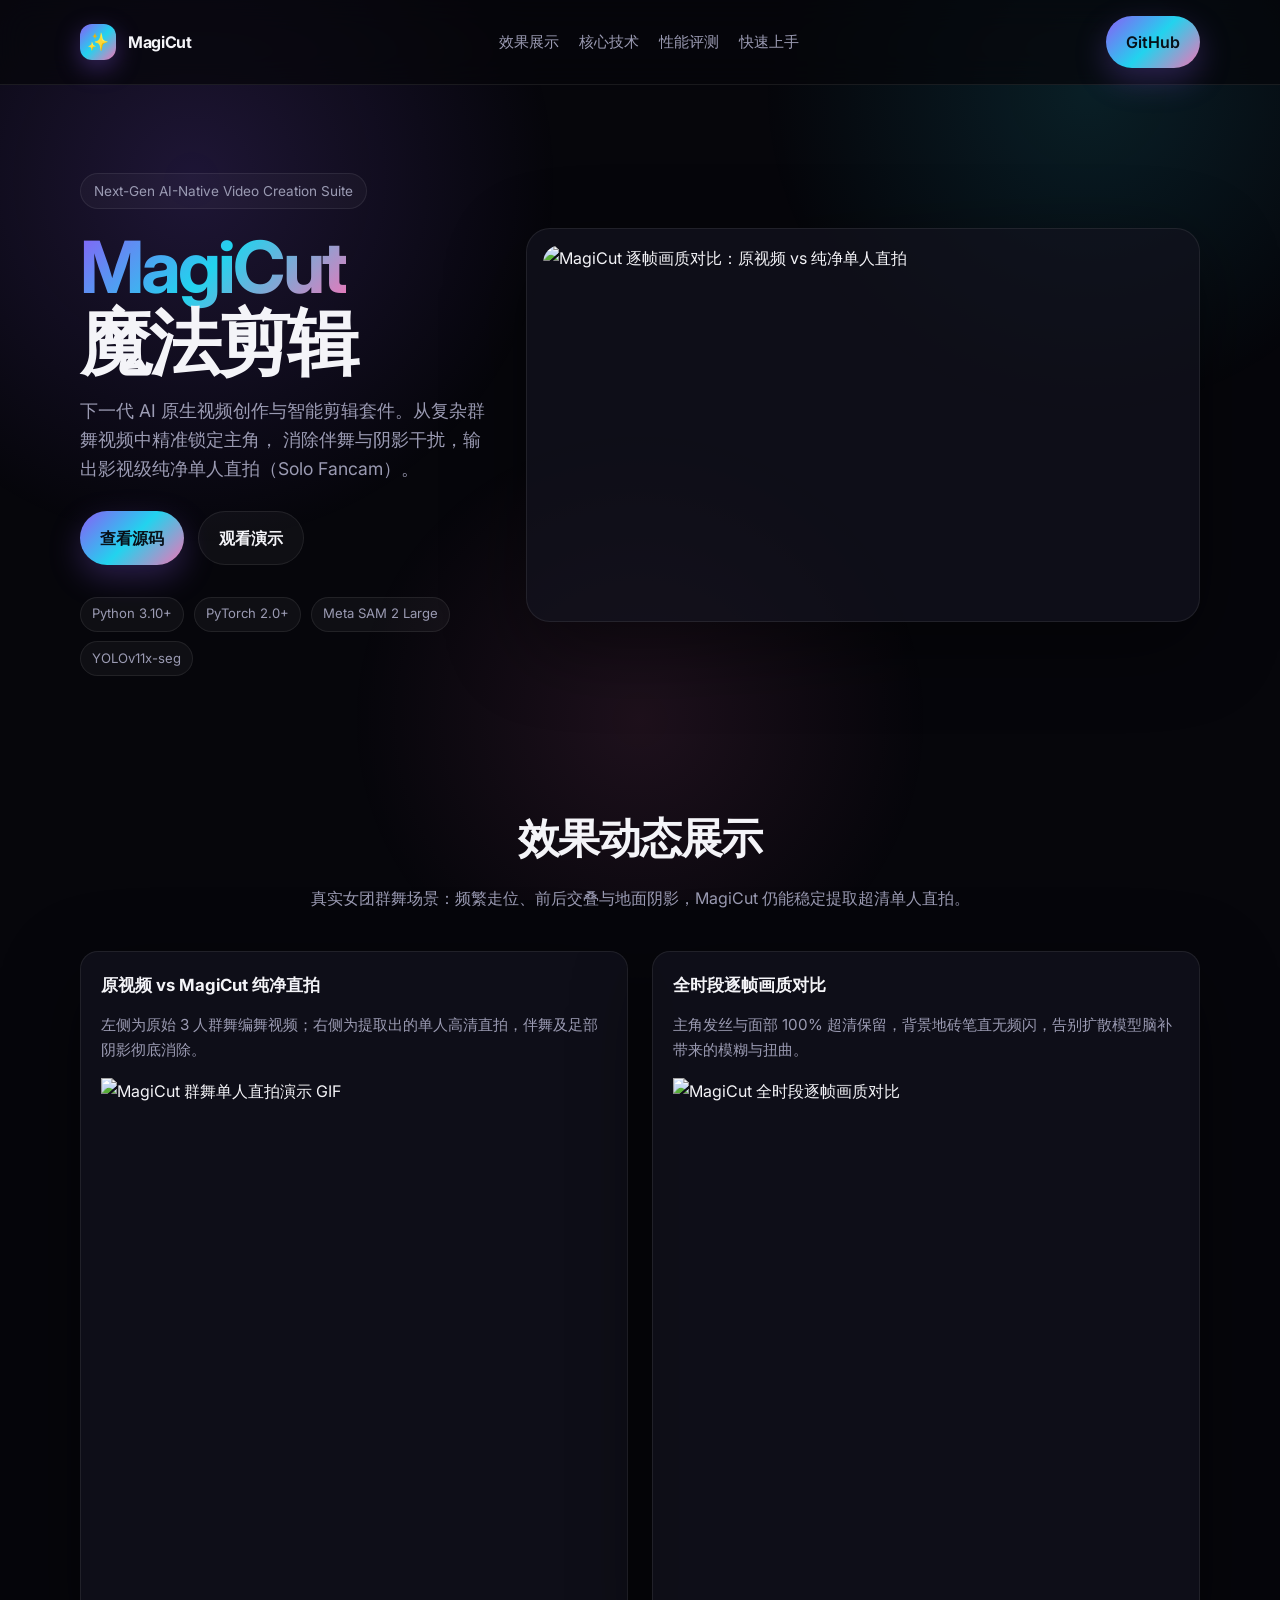
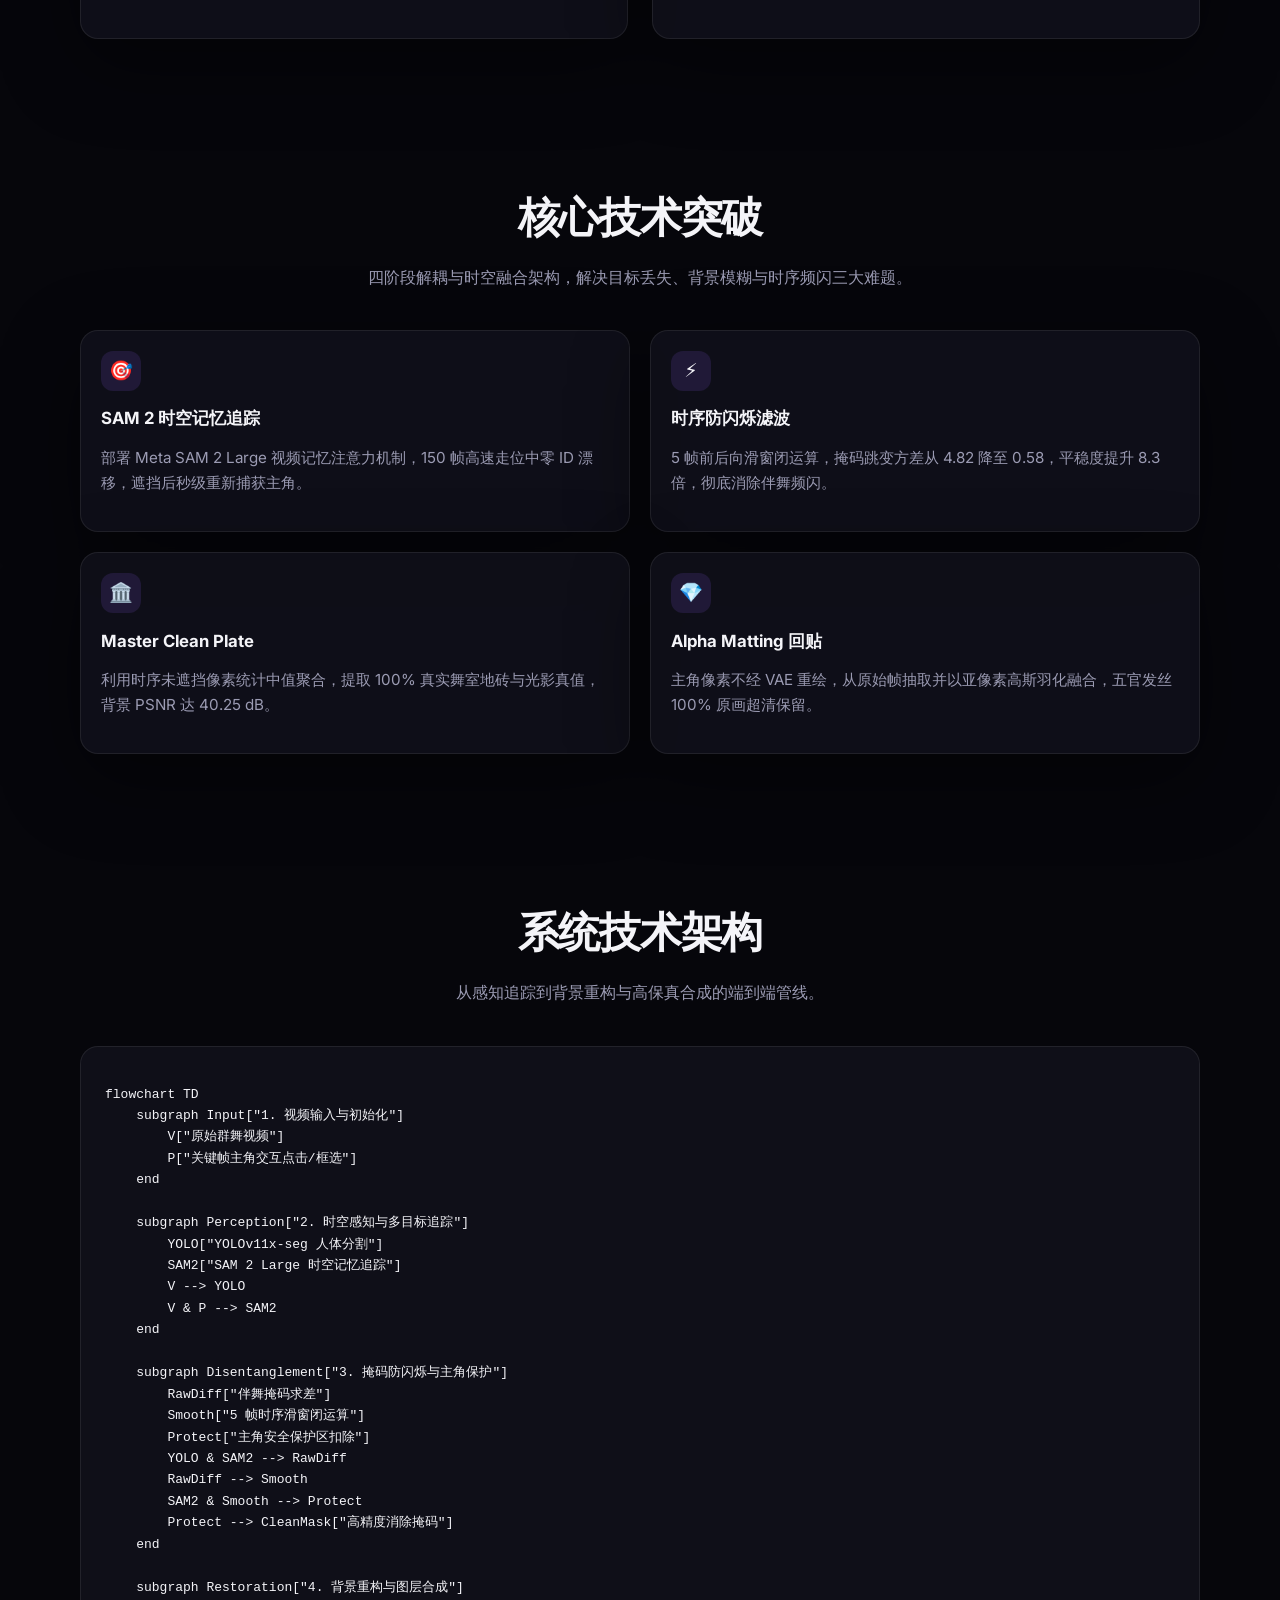
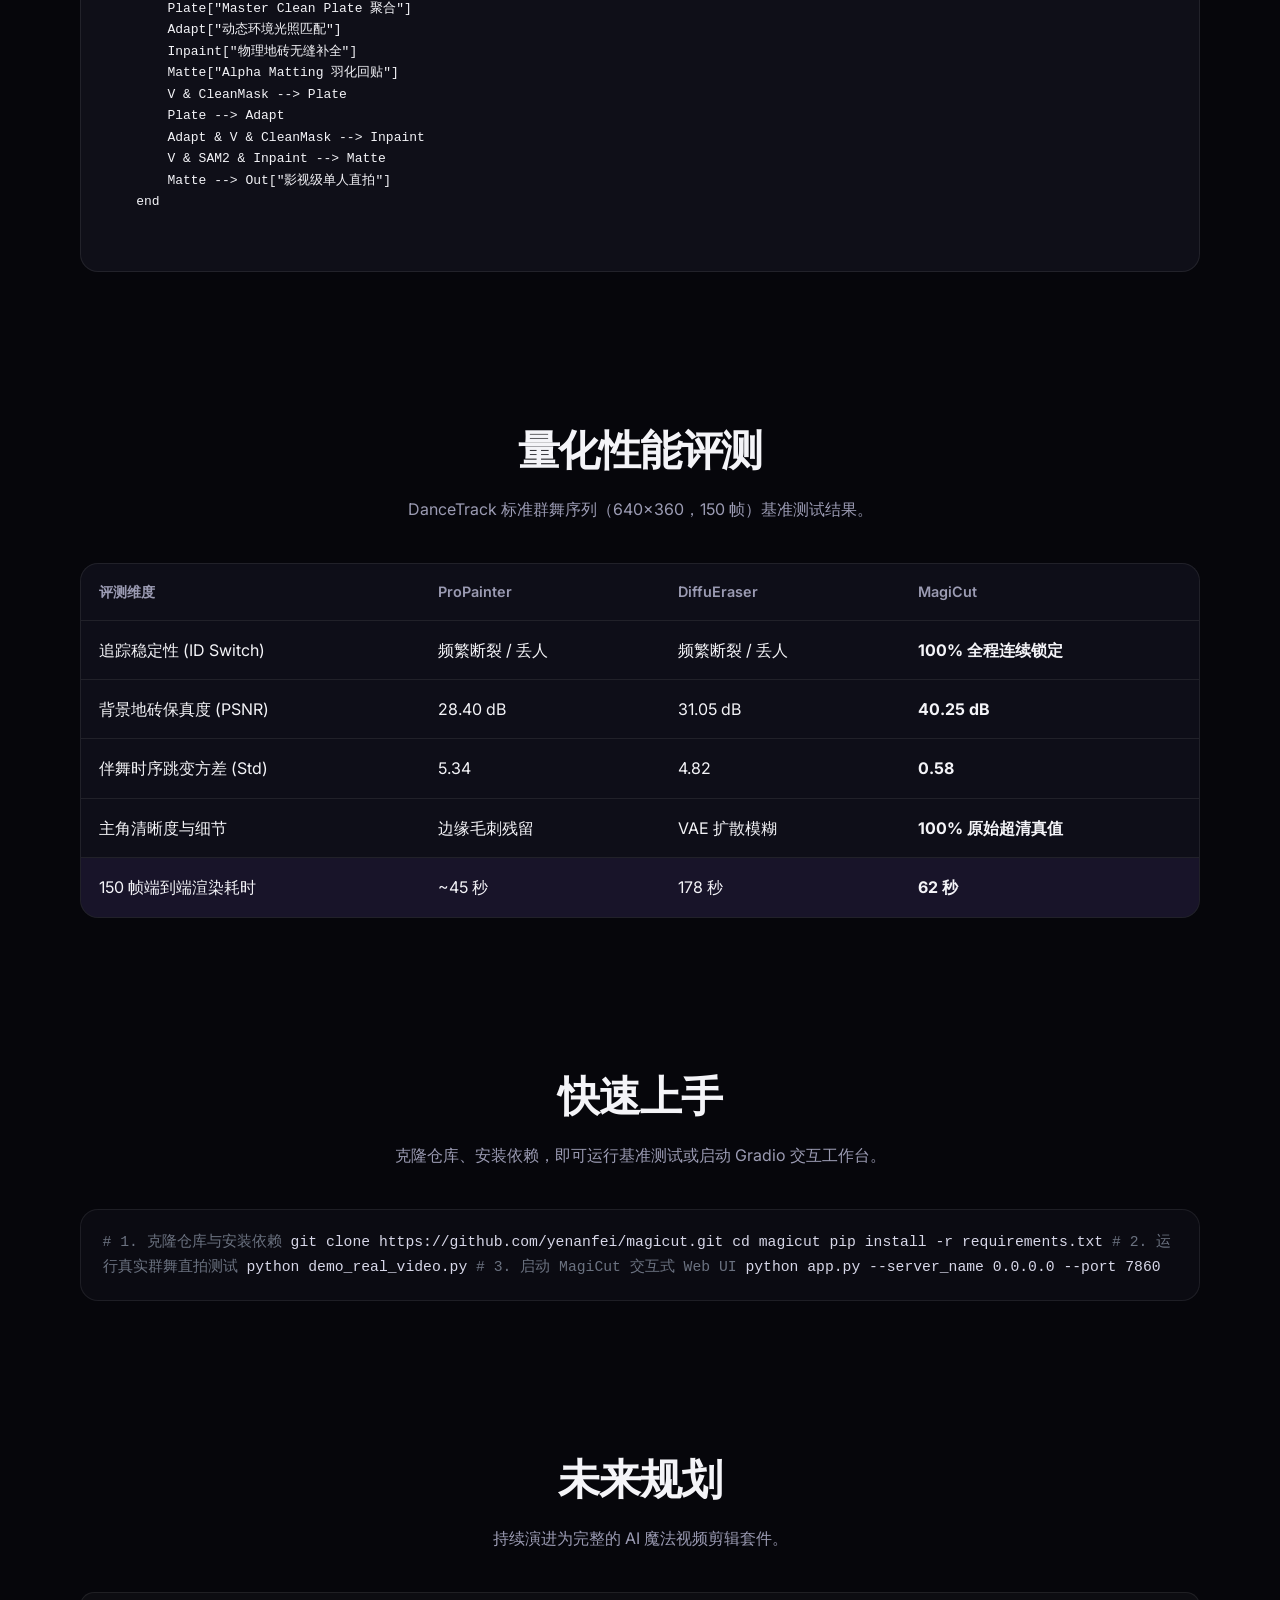
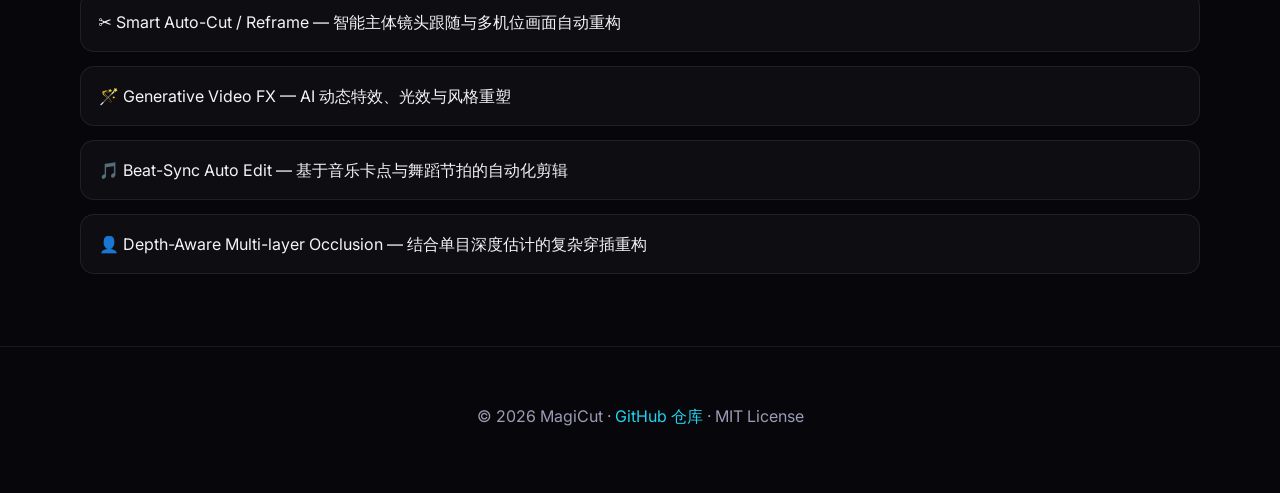
==== docs/index.html @ 95233bb0 "feat: add GitHub Pages project homepage with auto-deploy - Add polished landing page at docs/index.h" ====
<!DOCTYPE html>
<html lang="zh-CN">
<head>
  <meta charset="UTF-8">
  <meta name="viewport" content="width=device-width, initial-scale=1.0">
  <title>MagiCut · 魔法剪辑 — AI 群舞单人直拍提取</title>
  <meta name="description" content="MagiCut 是下一代 AI 原生视频创作与智能剪辑套件，从群舞视频中提取影视级纯净单人直拍。">
  <meta name="keywords" content="MagiCut, 魔法剪辑, AI video editing, SAM 2, solo fancam, video inpainting">
  <meta property="og:title" content="MagiCut · 魔法剪辑">
  <meta property="og:description" content="从群舞视频中提取影视级纯净单人直拍，SAM 2 时空追踪 + Master Clean Plate 背景重构。">
  <meta property="og:type" content="website">
  <meta property="og:url" content="https://yenanfei.github.io/magicut/">
  <meta property="og:image" content="https://yenanfei.github.io/magicut/assets/comparison_summary.jpg">
  <meta name="twitter:card" content="summary_large_image">
  <link rel="preconnect" href="https://fonts.googleapis.com">
  <link rel="preconnect" href="https://fonts.gstatic.com" crossorigin>
  <link href="https://fonts.googleapis.com/css2?family=Inter:wght@400;500;600;700;800&display=swap" rel="stylesheet">
  <link rel="stylesheet" href="css/style.css">
  <link rel="icon" href="data:image/svg+xml,<svg xmlns='http://www.w3.org/2000/svg' viewBox='0 0 100 100'><text y='.9em' font-size='90'>✨</text></svg>">
</head>
<body>
  <div class="bg-glow" aria-hidden="true"></div>

  <header class="nav">
    <div class="container nav-inner">
      <a class="brand" href="#top">
        <span class="brand-icon" aria-hidden="true">✨</span>
        <span>MagiCut</span>
      </a>
      <nav class="nav-links" aria-label="主导航">
        <a href="#demo">效果展示</a>
        <a href="#features">核心技术</a>
        <a href="#benchmark">性能评测</a>
        <a href="#start">快速上手</a>
      </nav>
      <a class="btn btn-primary" href="https://github.com/yenanfei/magicut" target="_blank" rel="noopener noreferrer">
        GitHub
      </a>
    </div>
  </header>

  <main id="top">
    <section class="hero">
      <div class="container hero-grid">
        <div class="reveal">
          <div class="eyebrow">Next-Gen AI-Native Video Creation Suite</div>
          <h1>
            <span class="gradient-text">MagiCut</span><br>
            魔法剪辑
          </h1>
          <p>
            下一代 AI 原生视频创作与智能剪辑套件。从复杂群舞视频中精准锁定主角，
            消除伴舞与阴影干扰，输出影视级纯净单人直拍（Solo Fancam）。
          </p>
          <div class="hero-actions">
            <a class="btn btn-primary" href="https://github.com/yenanfei/magicut" target="_blank" rel="noopener noreferrer">
              查看源码
            </a>
            <a class="btn btn-secondary" href="#demo">
              观看演示
            </a>
          </div>
          <div class="badges">
            <span class="badge">Python 3.10+</span>
            <span class="badge">PyTorch 2.0+</span>
            <span class="badge">Meta SAM 2 Large</span>
            <span class="badge">YOLOv11x-seg</span>
          </div>
        </div>
        <div class="hero-card reveal">
          <img src="assets/comparison_summary.jpg" alt="MagiCut 逐帧画质对比：原视频 vs 纯净单人直拍" width="640" height="360" loading="eager">
        </div>
      </div>
    </section>

    <section class="section" id="demo">
      <div class="container">
        <div class="section-header reveal">
          <h2>效果动态展示</h2>
          <p>真实女团群舞场景：频繁走位、前后交叠与地面阴影，MagiCut 仍能稳定提取超清单人直拍。</p>
        </div>
        <div class="demo-grid">
          <article class="demo-panel reveal">
            <h3>原视频 vs MagiCut 纯净直拍</h3>
            <p>左侧为原始 3 人群舞编舞视频；右侧为提取出的单人高清直拍，伴舞及足部阴影彻底消除。</p>
            <img src="assets/magicut_demo.gif" alt="MagiCut 群舞单人直拍演示 GIF" width="960" height="540" loading="lazy">
          </article>
          <article class="demo-panel reveal">
            <h3>全时段逐帧画质对比</h3>
            <p>主角发丝与面部 100% 超清保留，背景地砖笔直无频闪，告别扩散模型脑补带来的模糊与扭曲。</p>
            <img src="assets/comparison_summary.jpg" alt="MagiCut 全时段逐帧画质对比" width="640" height="360" loading="lazy">
          </article>
        </div>
      </div>
    </section>

    <section class="section" id="features">
      <div class="container">
        <div class="section-header reveal">
          <h2>核心技术突破</h2>
          <p>四阶段解耦与时空融合架构，解决目标丢失、背景模糊与时序频闪三大难题。</p>
        </div>
        <div class="features">
          <article class="card reveal">
            <div class="feature-icon" aria-hidden="true">🎯</div>
            <h3>SAM 2 时空记忆追踪</h3>
            <p>部署 Meta SAM 2 Large 视频记忆注意力机制，150 帧高速走位中零 ID 漂移，遮挡后秒级重新捕获主角。</p>
          </article>
          <article class="card reveal">
            <div class="feature-icon" aria-hidden="true">⚡</div>
            <h3>时序防闪烁滤波</h3>
            <p>5 帧前后向滑窗闭运算，掩码跳变方差从 4.82 降至 0.58，平稳度提升 8.3 倍，彻底消除伴舞频闪。</p>
          </article>
          <article class="card reveal">
            <div class="feature-icon" aria-hidden="true">🏛️</div>
            <h3>Master Clean Plate</h3>
            <p>利用时序未遮挡像素统计中值聚合，提取 100% 真实舞室地砖与光影真值，背景 PSNR 达 40.25 dB。</p>
          </article>
          <article class="card reveal">
            <div class="feature-icon" aria-hidden="true">💎</div>
            <h3>Alpha Matting 回贴</h3>
            <p>主角像素不经 VAE 重绘，从原始帧抽取并以亚像素高斯羽化融合，五官发丝 100% 原画超清保留。</p>
          </article>
        </div>
      </div>
    </section>

    <section class="section">
      <div class="container">
        <div class="section-header reveal">
          <h2>系统技术架构</h2>
          <p>从感知追踪到背景重构与高保真合成的端到端管线。</p>
        </div>
        <div class="architecture reveal">
          <pre class="mermaid">
flowchart TD
    subgraph Input["1. 视频输入与初始化"]
        V["原始群舞视频"]
        P["关键帧主角交互点击/框选"]
    end

    subgraph Perception["2. 时空感知与多目标追踪"]
        YOLO["YOLOv11x-seg 人体分割"]
        SAM2["SAM 2 Large 时空记忆追踪"]
        V --> YOLO
        V & P --> SAM2
    end

    subgraph Disentanglement["3. 掩码防闪烁与主角保护"]
        RawDiff["伴舞掩码求差"]
        Smooth["5 帧时序滑窗闭运算"]
        Protect["主角安全保护区扣除"]
        YOLO & SAM2 --> RawDiff
        RawDiff --> Smooth
        SAM2 & Smooth --> Protect
        Protect --> CleanMask["高精度消除掩码"]
    end

    subgraph Restoration["4. 背景重构与图层合成"]
        Plate["Master Clean Plate 聚合"]
        Adapt["动态环境光照匹配"]
        Inpaint["物理地砖无缝补全"]
        Matte["Alpha Matting 羽化回贴"]
        V & CleanMask --> Plate
        Plate --> Adapt
        Adapt & V & CleanMask --> Inpaint
        V & SAM2 & Inpaint --> Matte
        Matte --> Out["影视级单人直拍"]
    end
          </pre>
        </div>
      </div>
    </section>

    <section class="section" id="benchmark">
      <div class="container">
        <div class="section-header reveal">
          <h2>量化性能评测</h2>
          <p>DanceTrack 标准群舞序列（640×360，150 帧）基准测试结果。</p>
        </div>
        <div class="table-wrap reveal">
          <table>
            <thead>
              <tr>
                <th>评测维度</th>
                <th>ProPainter</th>
                <th>DiffuEraser</th>
                <th>MagiCut</th>
              </tr>
            </thead>
            <tbody>
              <tr>
                <td>追踪稳定性 (ID Switch)</td>
                <td>频繁断裂 / 丢人</td>
                <td>频繁断裂 / 丢人</td>
                <td><strong>100% 全程连续锁定</strong></td>
              </tr>
              <tr>
                <td>背景地砖保真度 (PSNR)</td>
                <td>28.40 dB</td>
                <td>31.05 dB</td>
                <td><strong>40.25 dB</strong></td>
              </tr>
              <tr>
                <td>伴舞时序跳变方差 (Std)</td>
                <td>5.34</td>
                <td>4.82</td>
                <td><strong>0.58</strong></td>
              </tr>
              <tr>
                <td>主角清晰度与细节</td>
                <td>边缘毛刺残留</td>
                <td>VAE 扩散模糊</td>
                <td><strong>100% 原始超清真值</strong></td>
              </tr>
              <tr class="highlight-row">
                <td>150 帧端到端渲染耗时</td>
                <td>~45 秒</td>
                <td>178 秒</td>
                <td><strong>62 秒</strong></td>
              </tr>
            </tbody>
          </table>
        </div>
      </div>
    </section>

    <section class="section" id="start">
      <div class="container">
        <div class="section-header reveal">
          <h2>快速上手</h2>
          <p>克隆仓库、安装依赖，即可运行基准测试或启动 Gradio 交互工作台。</p>
        </div>
        <div class="code-block reveal">
<span class="comment"># 1. 克隆仓库与安装依赖</span>
git clone https://github.com/yenanfei/magicut.git
cd magicut
pip install -r requirements.txt

<span class="comment"># 2. 运行真实群舞直拍测试</span>
python demo_real_video.py

<span class="comment"># 3. 启动 MagiCut 交互式 Web UI</span>
python app.py --server_name 0.0.0.0 --port 7860
        </div>
      </div>
    </section>

    <section class="section">
      <div class="container">
        <div class="section-header reveal">
          <h2>未来规划</h2>
          <p>持续演进为完整的 AI 魔法视频剪辑套件。</p>
        </div>
        <div class="roadmap reveal">
          <div class="roadmap-item">✂️ Smart Auto-Cut / Reframe — 智能主体镜头跟随与多机位画面自动重构</div>
          <div class="roadmap-item">🪄 Generative Video FX — AI 动态特效、光效与风格重塑</div>
          <div class="roadmap-item">🎵 Beat-Sync Auto Edit — 基于音乐卡点与舞蹈节拍的自动化剪辑</div>
          <div class="roadmap-item">👤 Depth-Aware Multi-layer Occlusion — 结合单目深度估计的复杂穿插重构</div>
        </div>
      </div>
    </section>
  </main>

  <footer class="footer">
    <div class="container">
      <p>
        © 2026 MagiCut ·
        <a href="https://github.com/yenanfei/magicut" target="_blank" rel="noopener noreferrer">GitHub 仓库</a>
        · MIT License
      </p>
    </div>
  </footer>

  <script type="module">
    import mermaid from "https://cdn.jsdelivr.net/npm/mermaid@11/dist/mermaid.esm.min.mjs";
    mermaid.initialize({
      startOnLoad: true,
      theme: "dark",
      themeVariables: {
        primaryColor: "#8b5cf6",
        primaryTextColor: "#f4f4f8",
        lineColor: "#6b7280",
        secondaryColor: "#111827",
        tertiaryColor: "#0f172a"
      }
    });
  </script>
  <script src="js/main.js" defer></script>
</body>
</html>
---- docs/css/style.css ----
:root {
  --bg: #06060b;
  --bg-elevated: #0f0f18;
  --bg-card: rgba(18, 18, 30, 0.72);
  --border: rgba(255, 255, 255, 0.08);
  --text: #f4f4f8;
  --text-muted: #9b9bb3;
  --accent: #8b5cf6;
  --accent-2: #22d3ee;
  --accent-3: #f472b6;
  --gradient: linear-gradient(135deg, #8b5cf6 0%, #22d3ee 50%, #f472b6 100%);
  --shadow: 0 24px 80px rgba(0, 0, 0, 0.45);
  --radius: 18px;
  --max-width: 1120px;
}

*,
*::before,
*::after {
  box-sizing: border-box;
}

html {
  scroll-behavior: smooth;
}

body {
  margin: 0;
  font-family: "Inter", "Segoe UI", system-ui, -apple-system, sans-serif;
  background: var(--bg);
  color: var(--text);
  line-height: 1.65;
  overflow-x: hidden;
}

a {
  color: inherit;
  text-decoration: none;
}

img,
video {
  max-width: 100%;
  display: block;
}

.container {
  width: min(100% - 2rem, var(--max-width));
  margin-inline: auto;
}

.bg-glow {
  position: fixed;
  inset: 0;
  pointer-events: none;
  z-index: -1;
  background:
    radial-gradient(circle at 15% 20%, rgba(139, 92, 246, 0.18), transparent 28%),
    radial-gradient(circle at 85% 10%, rgba(34, 211, 238, 0.12), transparent 24%),
    radial-gradient(circle at 50% 80%, rgba(244, 114, 182, 0.1), transparent 30%);
}

.nav {
  position: sticky;
  top: 0;
  z-index: 50;
  backdrop-filter: blur(16px);
  background: rgba(6, 6, 11, 0.72);
  border-bottom: 1px solid var(--border);
}

.nav-inner {
  display: flex;
  align-items: center;
  justify-content: space-between;
  gap: 1rem;
  padding: 1rem 0;
}

.brand {
  display: flex;
  align-items: center;
  gap: 0.75rem;
  font-weight: 700;
  letter-spacing: -0.02em;
}

.brand-icon {
  width: 2.25rem;
  height: 2.25rem;
  border-radius: 12px;
  background: var(--gradient);
  display: grid;
  place-items: center;
  font-size: 1.1rem;
  box-shadow: 0 8px 24px rgba(139, 92, 246, 0.35);
}

.nav-links {
  display: flex;
  align-items: center;
  gap: 1.25rem;
  color: var(--text-muted);
  font-size: 0.95rem;
}

.nav-links a:hover {
  color: var(--text);
}

.btn {
  display: inline-flex;
  align-items: center;
  justify-content: center;
  gap: 0.5rem;
  padding: 0.8rem 1.25rem;
  border-radius: 999px;
  font-weight: 600;
  transition: transform 0.2s ease, box-shadow 0.2s ease, background 0.2s ease;
}

.btn:hover {
  transform: translateY(-1px);
}

.btn-primary {
  background: var(--gradient);
  color: #081018;
  box-shadow: 0 12px 32px rgba(139, 92, 246, 0.28);
}

.btn-secondary {
  background: rgba(255, 255, 255, 0.04);
  border: 1px solid var(--border);
  color: var(--text);
}

.hero {
  padding: 5.5rem 0 3.5rem;
}

.hero-grid {
  display: grid;
  grid-template-columns: 1.1fr 0.9fr;
  gap: 2.5rem;
  align-items: center;
}

.eyebrow {
  display: inline-flex;
  align-items: center;
  gap: 0.5rem;
  padding: 0.35rem 0.8rem;
  border-radius: 999px;
  border: 1px solid var(--border);
  background: rgba(255, 255, 255, 0.03);
  color: var(--text-muted);
  font-size: 0.85rem;
  margin-bottom: 1.25rem;
}

.hero h1 {
  font-size: clamp(2.5rem, 6vw, 4.5rem);
  line-height: 1.05;
  letter-spacing: -0.04em;
  margin: 0 0 1rem;
}

.gradient-text {
  background: var(--gradient);
  -webkit-background-clip: text;
  background-clip: text;
  color: transparent;
}

.hero p {
  color: var(--text-muted);
  font-size: 1.1rem;
  max-width: 38rem;
  margin: 0 0 1.75rem;
}

.hero-actions {
  display: flex;
  flex-wrap: wrap;
  gap: 0.85rem;
  margin-bottom: 2rem;
}

.badges {
  display: flex;
  flex-wrap: wrap;
  gap: 0.6rem;
}

.badge {
  padding: 0.35rem 0.7rem;
  border-radius: 999px;
  background: rgba(255, 255, 255, 0.04);
  border: 1px solid var(--border);
  color: var(--text-muted);
  font-size: 0.82rem;
}

.hero-card {
  padding: 1rem;
  border-radius: calc(var(--radius) + 6px);
  background: var(--bg-card);
  border: 1px solid var(--border);
  box-shadow: var(--shadow);
}

.hero-card img {
  border-radius: var(--radius);
  width: 100%;
}

.section {
  padding: 4.5rem 0;
}

.section-header {
  text-align: center;
  max-width: 44rem;
  margin: 0 auto 2.5rem;
}

.section-header h2 {
  font-size: clamp(1.8rem, 4vw, 2.6rem);
  margin: 0 0 0.75rem;
  letter-spacing: -0.03em;
}

.section-header p {
  margin: 0;
  color: var(--text-muted);
}

.demo-grid {
  display: grid;
  grid-template-columns: repeat(2, minmax(0, 1fr));
  gap: 1.5rem;
}

.demo-panel,
.card {
  background: var(--bg-card);
  border: 1px solid var(--border);
  border-radius: var(--radius);
  padding: 1.25rem;
  box-shadow: var(--shadow);
}

.demo-panel h3,
.card h3 {
  margin: 0 0 0.75rem;
  font-size: 1.05rem;
}

.demo-panel p,
.card p {
  margin: 0 0 1rem;
  color: var(--text-muted);
  font-size: 0.95rem;
}

.features {
  display: grid;
  grid-template-columns: repeat(2, minmax(0, 1fr));
  gap: 1.25rem;
}

.feature-icon {
  width: 2.5rem;
  height: 2.5rem;
  border-radius: 12px;
  display: grid;
  place-items: center;
  background: rgba(139, 92, 246, 0.14);
  margin-bottom: 0.9rem;
  font-size: 1.2rem;
}

.architecture {
  overflow-x: auto;
  padding: 1.5rem;
  border-radius: var(--radius);
  background: var(--bg-elevated);
  border: 1px solid var(--border);
}

.table-wrap {
  overflow-x: auto;
  border-radius: var(--radius);
  border: 1px solid var(--border);
  background: var(--bg-card);
}

table {
  width: 100%;
  border-collapse: collapse;
  min-width: 720px;
}

th,
td {
  padding: 1rem 1.1rem;
  text-align: left;
  border-bottom: 1px solid var(--border);
}

th {
  color: var(--text-muted);
  font-size: 0.9rem;
  font-weight: 600;
}

tr:last-child td {
  border-bottom: none;
}

.highlight-row {
  background: rgba(139, 92, 246, 0.08);
}

.code-block {
  background: #0b0b12;
  border: 1px solid var(--border);
  border-radius: var(--radius);
  padding: 1.25rem 1.35rem;
  overflow-x: auto;
  font-family: "JetBrains Mono", "Fira Code", monospace;
  font-size: 0.92rem;
  line-height: 1.7;
  color: #d7d7e8;
}

.code-block .comment {
  color: #6b7280;
}

.roadmap {
  display: grid;
  gap: 0.85rem;
}

.roadmap-item {
  display: flex;
  gap: 0.85rem;
  align-items: flex-start;
  padding: 1rem 1.1rem;
  border-radius: 14px;
  background: rgba(255, 255, 255, 0.03);
  border: 1px solid var(--border);
}

.footer {
  padding: 2.5rem 0 3rem;
  border-top: 1px solid var(--border);
  color: var(--text-muted);
  text-align: center;
}

.footer a {
  color: var(--accent-2);
}

.reveal {
  opacity: 0;
  transform: translateY(18px);
  transition: opacity 0.6s ease, transform 0.6s ease;
}

.reveal.visible {
  opacity: 1;
  transform: translateY(0);
}

@media (max-width: 900px) {
  .hero-grid,
  .demo-grid,
  .features {
    grid-template-columns: 1fr;
  }

  .nav-links {
    display: none;
  }

  .hero {
    padding-top: 3.5rem;
  }
}
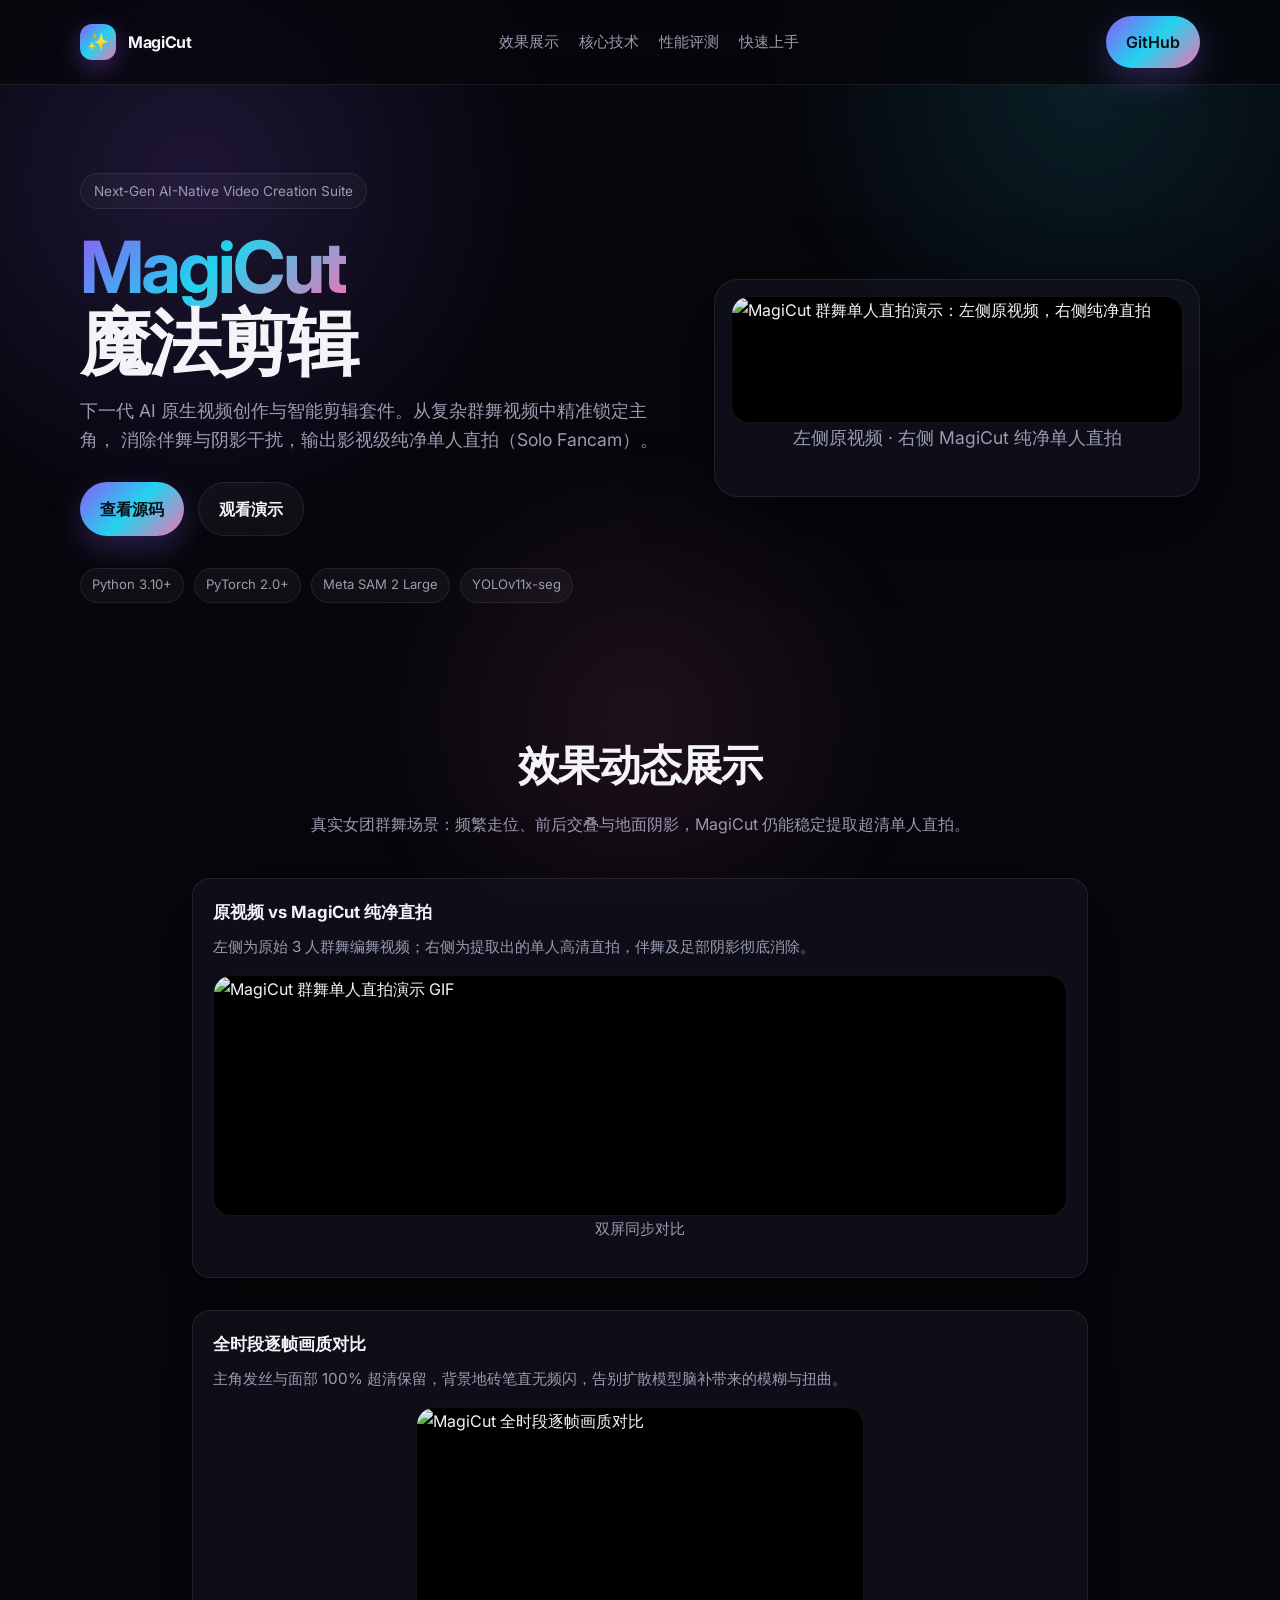
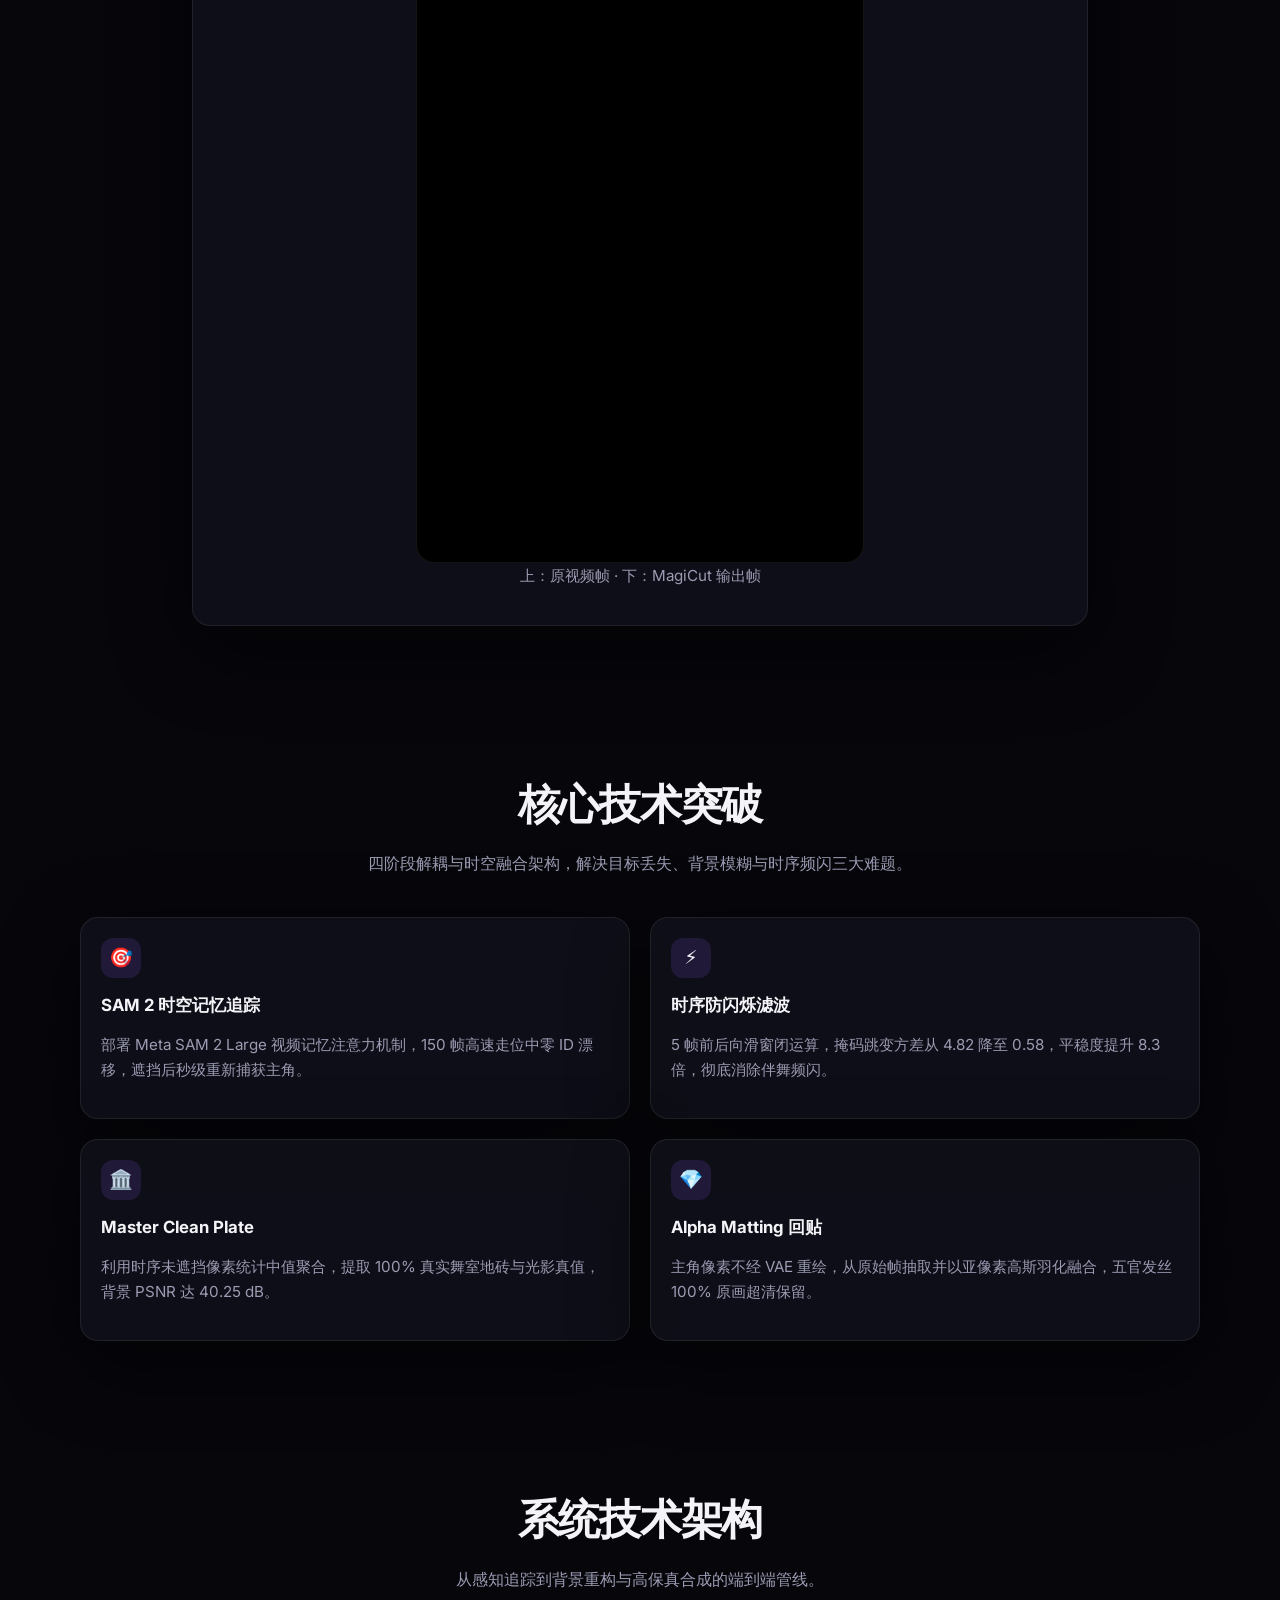
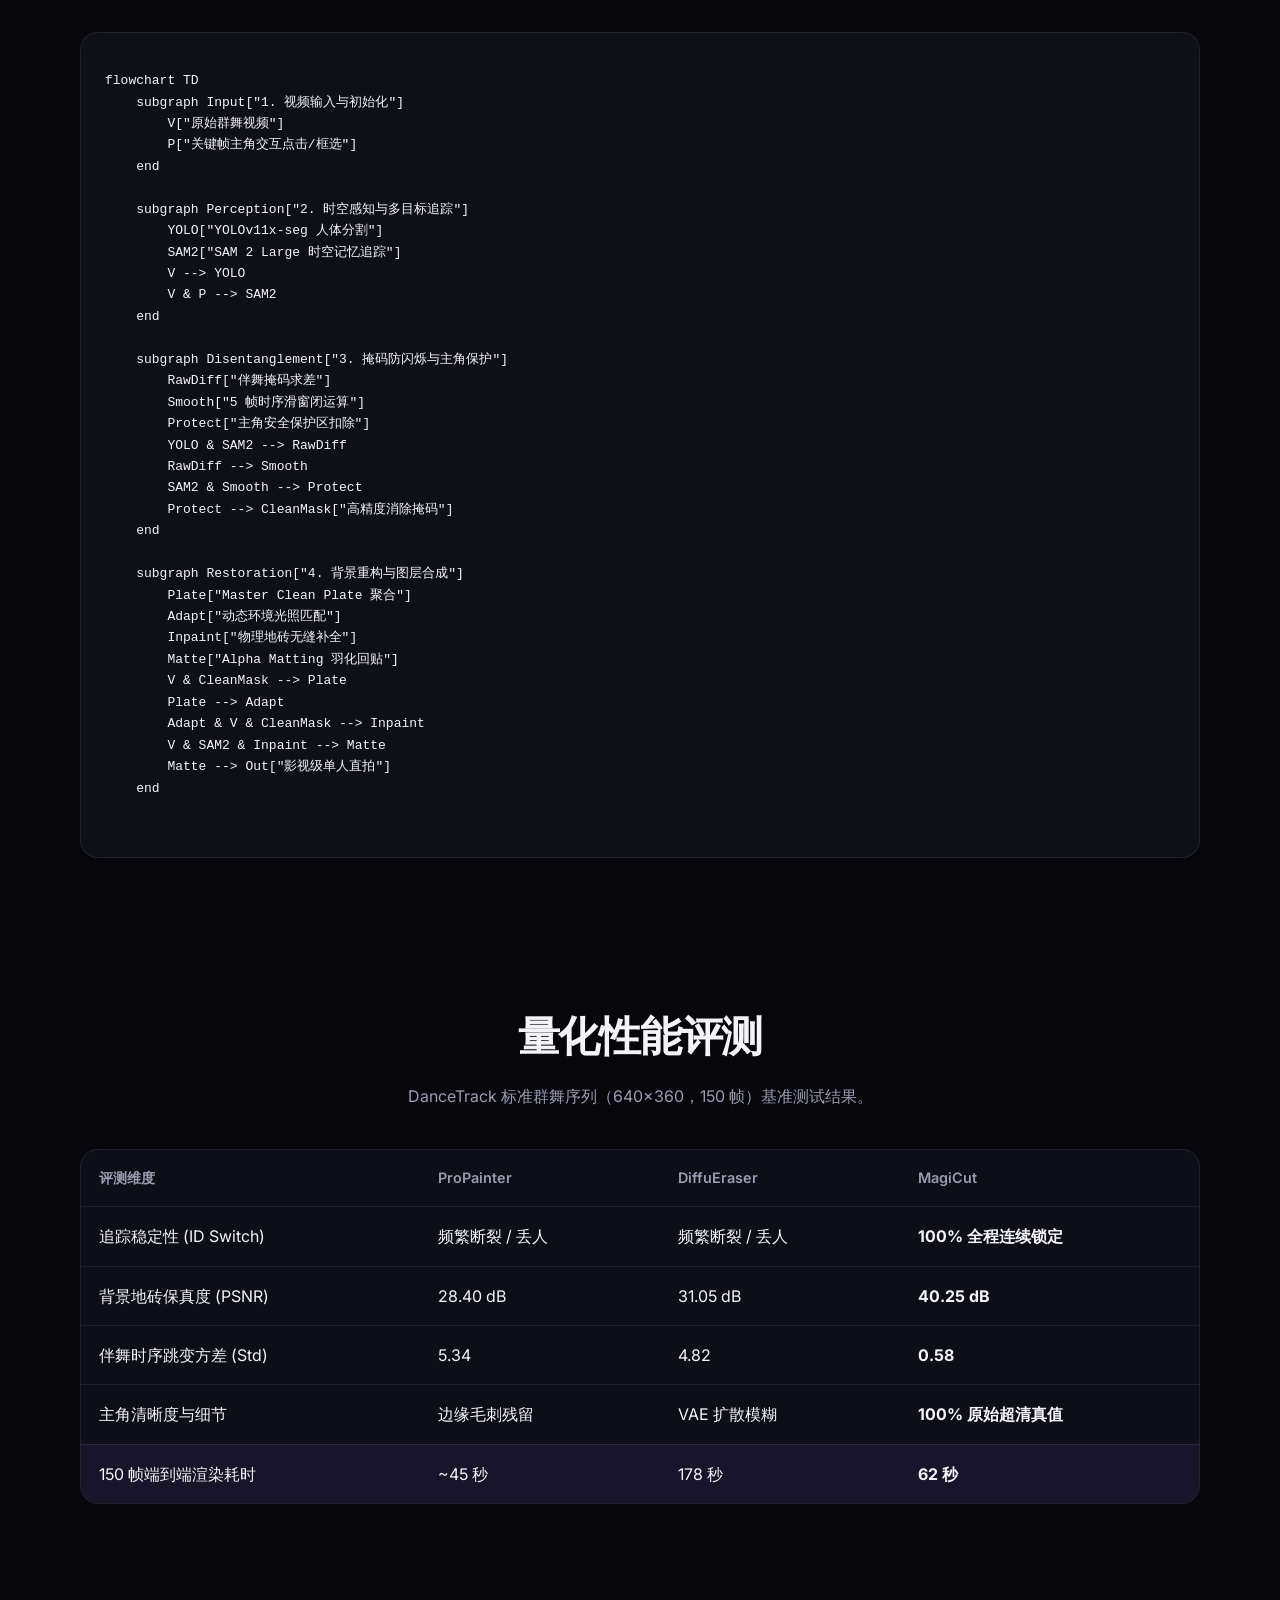
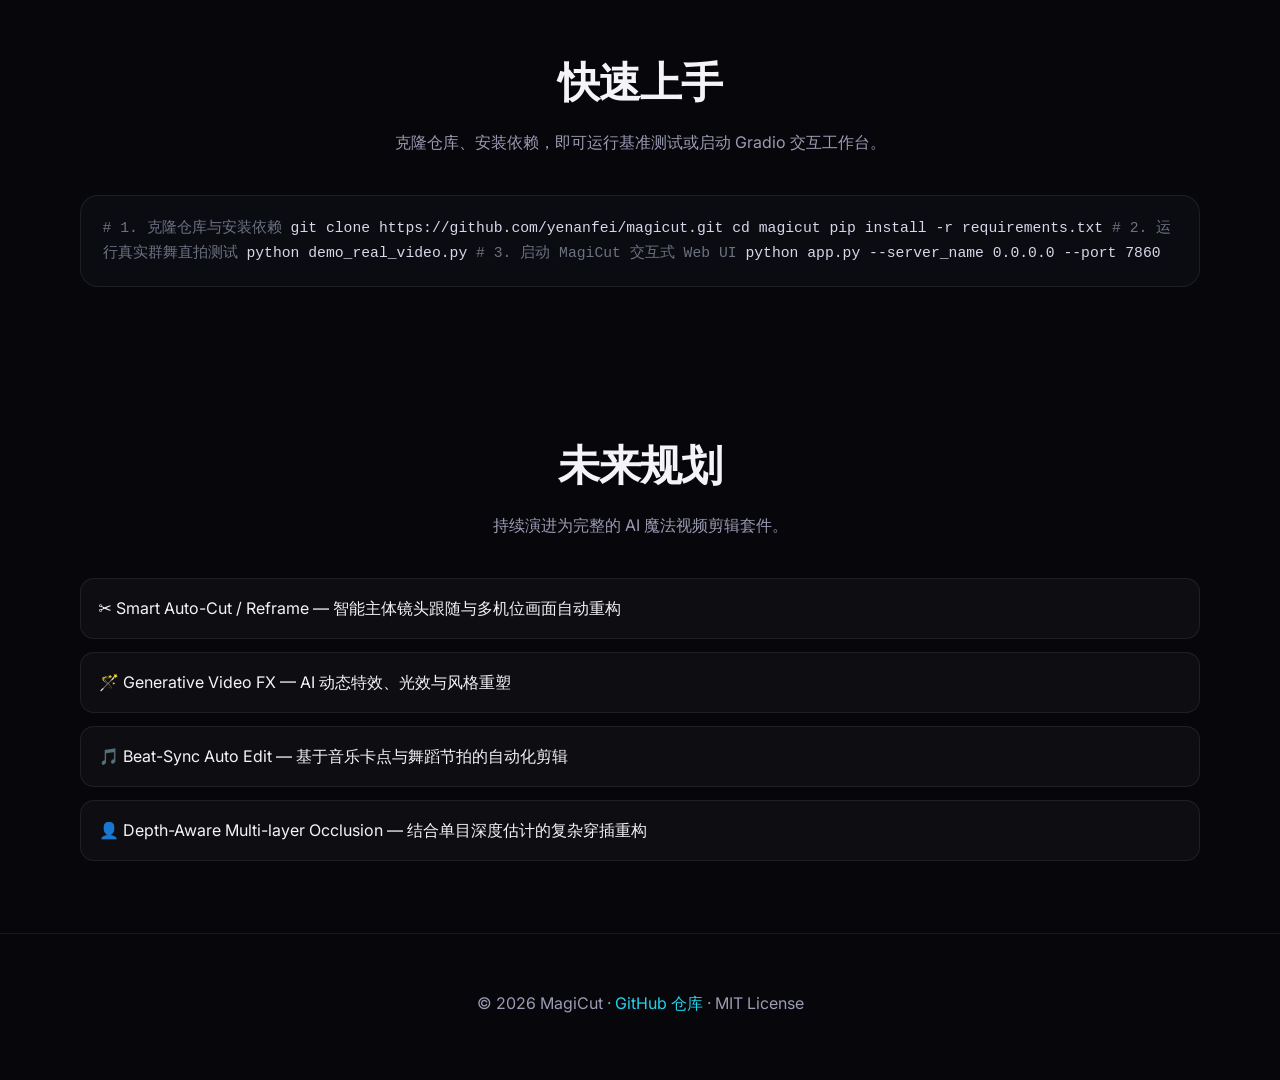
==== commit bf11af7f: "fix: correct demo media aspect ratios on project homepage Use actual asset dimensions (640x180 GIF, " ====
--- a/docs/index.html
+++ b/docs/index.html
@@ -68,7 +68,10 @@
           </div>
         </div>
         <div class="hero-card reveal">
-          <img src="assets/comparison_summary.jpg" alt="MagiCut 逐帧画质对比：原视频 vs 纯净单人直拍" width="640" height="360" loading="eager">
+          <div class="media-frame media-frame--wide hero-media">
+            <img src="assets/magicut_demo.gif" alt="MagiCut 群舞单人直拍演示：左侧原视频，右侧纯净直拍" width="640" height="180" loading="eager">
+          </div>
+          <p class="media-caption">左侧原视频 · 右侧 MagiCut 纯净单人直拍</p>
         </div>
       </div>
     </section>
@@ -79,16 +82,23 @@
           <h2>效果动态展示</h2>
           <p>真实女团群舞场景：频繁走位、前后交叠与地面阴影，MagiCut 仍能稳定提取超清单人直拍。</p>
         </div>
-        <div class="demo-grid">
-          <article class="demo-panel reveal">
+        <div class="demo-showcase">
+          <article class="demo-featured reveal">
             <h3>原视频 vs MagiCut 纯净直拍</h3>
             <p>左侧为原始 3 人群舞编舞视频；右侧为提取出的单人高清直拍，伴舞及足部阴影彻底消除。</p>
-            <img src="assets/magicut_demo.gif" alt="MagiCut 群舞单人直拍演示 GIF" width="960" height="540" loading="lazy">
-          </article>
-          <article class="demo-panel reveal">
+            <div class="media-frame media-frame--wide">
+              <img src="assets/magicut_demo.gif" alt="MagiCut 群舞单人直拍演示 GIF" width="640" height="180" loading="lazy">
+            </div>
+            <p class="media-caption">双屏同步对比</p>
+          </article>
+
+          <article class="demo-featured reveal">
             <h3>全时段逐帧画质对比</h3>
             <p>主角发丝与面部 100% 超清保留，背景地砖笔直无频闪，告别扩散模型脑补带来的模糊与扭曲。</p>
-            <img src="assets/comparison_summary.jpg" alt="MagiCut 全时段逐帧画质对比" width="640" height="360" loading="lazy">
+            <div class="media-frame media-frame--portrait">
+              <img src="assets/comparison_summary.jpg" alt="MagiCut 全时段逐帧画质对比" width="1280" height="2160" loading="lazy">
+            </div>
+            <p class="media-caption">上：原视频帧 · 下：MagiCut 输出帧</p>
           </article>
         </div>
       </div>
--- a/docs/css/style.css
+++ b/docs/css/style.css
@@ -44,6 +44,65 @@
   display: block;
 }
 
+.media-frame {
+  position: relative;
+  width: 100%;
+  overflow: hidden;
+  border-radius: var(--radius);
+  background: #000;
+  border: 1px solid var(--border);
+}
+
+.media-frame img,
+.media-frame video {
+  width: 100%;
+  height: 100%;
+  object-fit: contain;
+}
+
+.media-frame--wide {
+  aspect-ratio: 32 / 9;
+}
+
+.media-frame--portrait {
+  aspect-ratio: 1280 / 2160;
+  max-width: 28rem;
+  margin-inline: auto;
+}
+
+.media-caption {
+  margin-top: 0.75rem;
+  color: var(--text-muted);
+  font-size: 0.88rem;
+  text-align: center;
+}
+
+.demo-showcase {
+  display: grid;
+  gap: 2rem;
+  max-width: 56rem;
+  margin-inline: auto;
+}
+
+.demo-featured {
+  background: var(--bg-card);
+  border: 1px solid var(--border);
+  border-radius: var(--radius);
+  padding: 1.25rem;
+  box-shadow: var(--shadow);
+}
+
+.demo-featured h3 {
+  margin: 0 0 0.5rem;
+  font-size: 1.05rem;
+}
+
+.demo-featured p {
+  margin: 0 0 1rem;
+  color: var(--text-muted);
+  font-size: 0.95rem;
+}
+
 .container {
   width: min(100% - 2rem, var(--max-width));
   margin-inline: auto;
@@ -210,8 +269,7 @@
   box-shadow: var(--shadow);
 }
 
-.hero-card img {
-  border-radius: var(--radius);
+.hero-media {
   width: 100%;
 }
 
@@ -236,13 +294,6 @@
   color: var(--text-muted);
 }
 
-.demo-grid {
-  display: grid;
-  grid-template-columns: repeat(2, minmax(0, 1fr));
-  gap: 1.5rem;
-}
-
-.demo-panel,
 .card {
   background: var(--bg-card);
   border: 1px solid var(--border);
@@ -251,13 +302,11 @@
   box-shadow: var(--shadow);
 }
 
-.demo-panel h3,
 .card h3 {
   margin: 0 0 0.75rem;
   font-size: 1.05rem;
 }
 
-.demo-panel p,
 .card p {
   margin: 0 0 1rem;
   color: var(--text-muted);
@@ -378,11 +427,14 @@
 
 @media (max-width: 900px) {
   .hero-grid,
-  .demo-grid,
   .features {
     grid-template-columns: 1fr;
   }
 
+  .media-frame--portrait {
+    max-width: 100%;
+  }
+
   .nav-links {
     display: none;
   }
